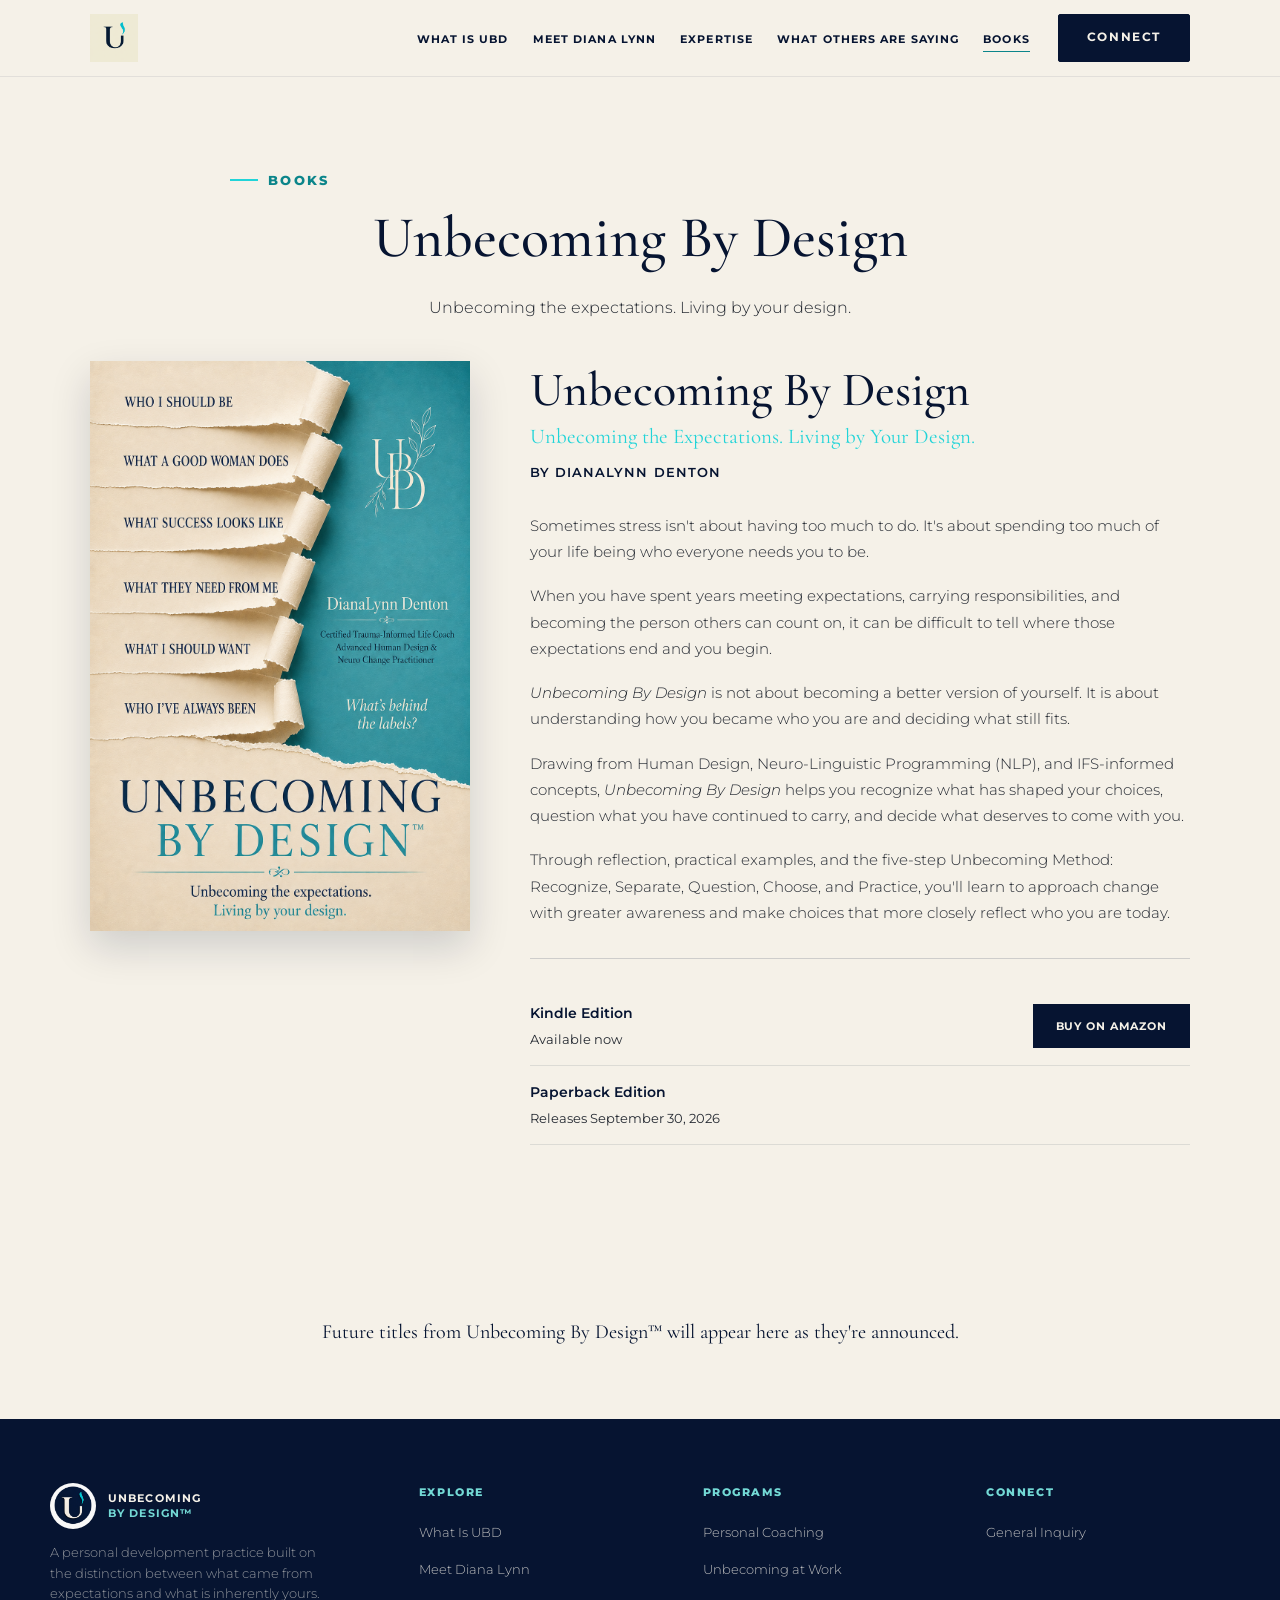
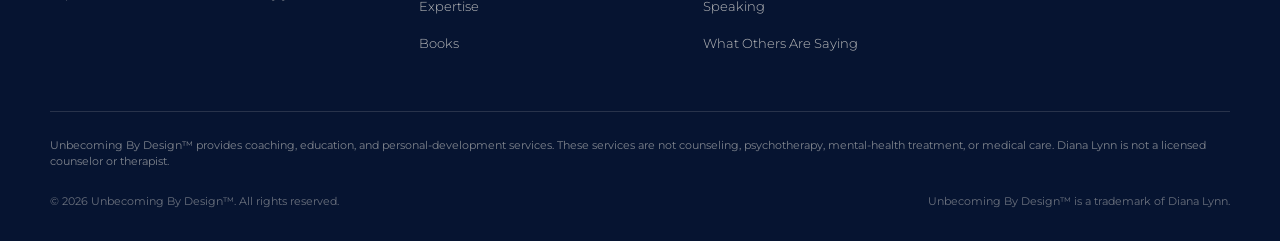
==== books.html @ a452aacf "Update books.html" ====
<!DOCTYPE html>
<html lang="en">
<head>
<meta charset="UTF-8">
<meta name="viewport" content="width=device-width, initial-scale=1.0">

<title>Unbecoming By Design Book | DianaLynn Denton</title>
<meta name="description" content="Unbecoming By Design by DianaLynn Denton explores how expectations, conditioning, beliefs, and patterns shape our lives and how to decide what still fits. Available now on Kindle.">

<link rel="preconnect" href="https://fonts.googleapis.com">
<link rel="preconnect" href="https://fonts.gstatic.com" crossorigin>
<link href="https://fonts.googleapis.com/css2?family=Montserrat:ital,wght@0,200;0,300;0,400;0,500;0,600;0,700;0,800;1,300;1,400&family=Cormorant+Garamond:ital,wght@0,300;0,400;0,500;0,600;1,400&display=swap" rel="stylesheet">

<link rel="icon" type="image/png" href="assets/UBDFAVICON02.png">
<link rel="stylesheet" href="assets/styles.css">

<style>

  .book-feature{
    max-width:var(--max);
    margin:0 auto;
    padding:0 40px 80px;
    display:grid;
    grid-template-columns:minmax(280px, 380px) 1fr;
    gap:60px;
    align-items:start;
  }

  .book-cover-wrap{
    width:100%;
    max-width:380px;
    margin:0 auto;
  }

  .book-cover{
    display:block;
    width:100%;
    height:auto;
    box-shadow:0 16px 38px rgba(6,20,49,0.16);
  }

  .book-details{
    padding-top:4px;
  }

  .book-details h2{
    font-family:var(--serif);
    color:var(--navy);
    font-size:clamp(32px,4vw,48px);
    font-weight:500;
    line-height:1.05;
    margin:0 0 8px;
  }

  .book-subtitle{
    font-family:var(--serif);
    color:var(--aqua);
    font-size:21px;
    line-height:1.3;
    margin-bottom:10px;
  }

  .book-author{
    font-size:13px;
    font-weight:600;
    letter-spacing:0.08em;
    text-transform:uppercase;
    color:var(--navy);
    margin-bottom:30px;
  }

  .book-description p{
    font-size:15px;
    line-height:1.75;
    font-weight:300;
    color:var(--graphite);
    margin:0 0 18px;
  }

  .availability{
    margin-top:32px;
    padding-top:28px;
    border-top:1px solid rgba(6,20,49,0.16);
  }

  .format-row{
    display:flex;
    align-items:center;
    justify-content:space-between;
    gap:24px;
    padding:15px 0;
    border-bottom:1px solid rgba(6,20,49,0.10);
  }

  .format-info strong{
    display:block;
    color:var(--navy);
    font-size:14px;
    font-weight:600;
    margin-bottom:3px;
  }

  .format-info span{
    display:block;
    color:var(--graphite);
    font-size:12.5px;
    font-weight:400;
  }

  .amazon-button{
    display:inline-block;
    padding:12px 22px;
    border:1px solid var(--navy);
    background:var(--navy);
    color:var(--ivory);
    text-decoration:none;
    font-family:var(--sans);
    font-size:11px;
    font-weight:700;
    letter-spacing:0.08em;
    text-transform:uppercase;
    white-space:nowrap;
    transition:all 0.25s ease;
  }

  .amazon-button:hover{
    background:transparent;
    color:var(--navy);
  }

  .future-books{
    max-width:var(--max);
    margin:0 auto;
    padding:0 40px 70px;
    text-align:center;
  }

  .future-books p{
    font-family:var(--serif);
    font-size:20px;
    color:var(--navy);
    font-weight:400;
  }

  @media (max-width:800px){

    .book-feature{
      grid-template-columns:1fr;
      gap:38px;
    }

    .book-cover-wrap{
      max-width:320px;
    }

    .book-details{
      padding-top:0;
    }

  }

  @media (max-width:560px){

    .book-feature{
      padding:0 20px 60px;
    }

    .format-row{
      align-items:flex-start;
      flex-direction:column;
      gap:12px;
    }

    .amazon-button{
      width:100%;
      text-align:center;
    }

    .future-books{
      padding:0 20px 50px;
    }

  }

</style>
</head>

<body>

<header class="site">
  <div class="nav-inner">

    <a href="index.html" class="brandmark" aria-label="Unbecoming By Design home">
      <img src="assets/ULOGO05.png" alt="Unbecoming By Design™">
    </a>

    <nav class="primary" aria-label="Primary">
      <ul>
        <li><a href="whatisUBD.html" data-page="whatisUBD.html">What Is UBD</a></li>
        <li><a href="meetdianalynn.html" data-page="meetdianalynn.html">Meet Diana Lynn</a></li>
        <li><a href="expertise.html" data-page="expertise.html">Expertise</a></li>
        <li><a href="whatothersaresaying.html" data-page="whatothersaresaying.html">What Others Are Saying</a></li>
        <li><a href="books.html" data-page="books.html">Books</a></li>
      </ul>

      <a href="connect.html?type=General" class="btn-connect">Connect</a>
    </nav>

    <button class="menu-toggle" aria-label="Open menu">
      <span></span>
      <span></span>
      <span></span>
    </button>

  </div>
</header>


<main>

  <section class="page-hero" style="padding-bottom:40px;">

    <span class="eyebrow">Books</span>

    <h1 class="reveal">
      Unbecoming By Design
    </h1>

    <p class="lede reveal">
      Unbecoming the expectations. Living by your design.
    </p>

  </section>


  <section style="padding-top:0;">

    <div class="book-feature reveal">


      <div class="book-cover-wrap">

        <img
          src="assets/UBD-Book-Cover.png"
          alt="Cover of Unbecoming By Design by DianaLynn Denton"
          class="book-cover"
        >

      </div>


      <div class="book-details">

        <h2>
          Unbecoming By Design
        </h2>

        <div class="book-subtitle">
          Unbecoming the Expectations. Living by Your Design.
        </div>

        <div class="book-author">
          By DianaLynn Denton
        </div>


        <div class="book-description">

          <p>
            Sometimes stress isn't about having too much to do. It's about spending too much of your life being who everyone needs you to be.
          </p>

          <p>
            When you have spent years meeting expectations, carrying responsibilities, and becoming the person others can count on, it can be difficult to tell where those expectations end and you begin.
          </p>

          <p>
            <em>Unbecoming By Design</em> is not about becoming a better version of yourself. It is about understanding how you became who you are and deciding what still fits.
          </p>

          <p>
            Drawing from Human Design, Neuro-Linguistic Programming (NLP), and IFS-informed concepts, <em>Unbecoming By Design</em> helps you recognize what has shaped your choices, question what you have continued to carry, and decide what deserves to come with you.
          </p>

          <p>
            Through reflection, practical examples, and the five-step Unbecoming Method: Recognize, Separate, Question, Choose, and Practice, you'll learn to approach change with greater awareness and make choices that more closely reflect who you are today.
          </p>

        </div>


        <div class="availability">

          <div class="format-row">

            <div class="format-info">
              <strong>Kindle Edition</strong>
              <span>Available now</span>
            </div>

            <a
              href="https://www.amazon.com/dp/B0HKTF5S82"
              target="_blank"
              rel="noopener noreferrer"
              class="amazon-button"
            >
              Buy on Amazon
            </a>

          </div>


          <div class="format-row">

            <div class="format-info">
              <strong>Paperback Edition</strong>
              <span>Releases September 30, 2026</span>
            </div>

          </div>

        </div>

      </div>

    </div>

  </section>


  <section class="future-books">

    <p>
      Future titles from Unbecoming By Design™ will appear here as they're announced.
    </p>

  </section>

</main>


<footer class="site">

  <div class="footer-inner">

    <div>

      <div class="footer-brand-mark">

        <img src="assets/UBDFAVICON02.png" alt="">

        <span class="type">
          UNBECOMING<br>
          <span class="accent">BY DESIGN™</span>
        </span>

      </div>

      <p class="footer-tagline">
        A personal development practice built on the distinction between what came from expectations and what is inherently yours.
      </p>

    </div>


    <div class="footer-col">

      <h4>Explore</h4>

      <ul>
        <li><a href="whatisUBD.html">What Is UBD</a></li>
        <li><a href="meetdianalynn.html">Meet Diana Lynn</a></li>
        <li><a href="expertise.html">Expertise</a></li>
        <li><a href="books.html">Books</a></li>
      </ul>

    </div>


    <div class="footer-col">

      <h4>Programs</h4>

      <ul>
        <li>
          <a href="connect.html?type=Personal&interest=03%20-%20Unbecome%20with%20Personal%20Coaching">
            Personal Coaching
          </a>
        </li>

        <li>
          <a href="unbecomingatwork.html">
            Unbecoming at Work
          </a>
        </li>

        <li>
          <a href="connect.html?type=Speaking&interest=Unbecoming%20Speaking%20Engagements">
            Speaking
          </a>
        </li>

        <li>
          <a href="whatothersaresaying.html">
            What Others Are Saying
          </a>
        </li>
      </ul>

    </div>


    <div class="footer-col">

      <h4>Connect</h4>

      <ul>
        <li>
          <a href="connect.html?type=General">
            General Inquiry
          </a>
        </li>
      </ul>

    </div>

  </div>


  <div class="disclaimer">
    Unbecoming By Design™ provides coaching, education, and personal-development services. These services are not counseling, psychotherapy, mental-health treatment, or medical care. Diana Lynn is not a licensed counselor or therapist.
  </div>


  <div class="footer-bottom">

    <span>
      © 2026 Unbecoming By Design™. All rights reserved.
    </span>

    <span>
      Unbecoming By Design™ is a trademark of Diana Lynn.
    </span>

  </div>

</footer>


<script src="assets/site.js"></script>

</body>
</html>
---- assets/styles.css ----
:root{
  --ivory:#F5F1E8;
  --navy:#061431;
  --aqua:#21D4D8;
  --aqua-soft:#73D9D5;
  --aqua-text:#0B858A;
  --purple:#FF06FE;
  --graphite:#262B33;
  --white:#FFFFFF;
  --sans:'Montserrat',sans-serif;
  --serif:'Cormorant Garamond',Georgia,serif;
  --max:1180px;
}
*{box-sizing:border-box;margin:0;padding:0}
html{scroll-behavior:smooth}
body{background:var(--ivory);color:var(--navy);font-family:var(--sans);font-weight:400;line-height:1.7;-webkit-font-smoothing:antialiased;overflow-x:hidden}
a{color:inherit;text-decoration:none}
ul{list-style:none}
img{max-width:100%;display:block}
button,input,select,textarea{font:inherit}
::selection{background:var(--aqua);color:var(--navy)}
a:focus-visible,button:focus-visible,input:focus-visible,select:focus-visible,textarea:focus-visible{outline:2px solid var(--aqua);outline-offset:3px}

/* Header */
header.site{position:sticky;top:0;z-index:100;background:rgba(245,241,232,.94);backdrop-filter:blur(10px);border-bottom:1px solid rgba(6,20,49,.08)}
.nav-inner{max-width:var(--max);margin:0 auto;padding:14px 40px;display:flex;align-items:center;justify-content:space-between;gap:26px}
.brandmark{display:inline-flex;align-items:center;flex:0 0 auto}
.brandmark img{width:48px;height:48px;object-fit:contain}
.brandmark .type{font-size:10px;font-weight:700;letter-spacing:.12em;line-height:1.35;color:var(--navy)}
.brandmark .accent{color:var(--aqua-text)}
nav.primary{display:flex;align-items:center;gap:28px;margin-left:auto}
nav.primary ul{display:flex;align-items:center;gap:24px}
nav.primary ul a{font-size:11px;font-weight:700;letter-spacing:.1em;text-transform:uppercase;position:relative;padding:6px 0;color:var(--navy)}
nav.primary ul a::after{content:'';position:absolute;left:0;bottom:0;width:0;height:1px;background:var(--aqua-text);transition:width .25s ease}
nav.primary ul a:hover::after,nav.primary ul a.active::after{width:100%}
.btn-connect,.submit-btn{display:inline-flex;align-items:center;justify-content:center;text-align:center;background:var(--navy);color:var(--ivory);border:1px solid var(--navy);font-size:11.5px;font-weight:700;letter-spacing:.14em;text-transform:uppercase;padding:13px 28px;min-height:46px;border-radius:2px;white-space:nowrap;transition:background .25s ease,color .25s ease,border-color .25s ease}
.btn-connect:hover,.submit-btn:hover{background:var(--ivory);color:var(--navy)}
.menu-toggle{display:none;flex-direction:column;gap:5px;background:none;border:0;cursor:pointer;padding:8px}
.menu-toggle span{width:24px;height:1px;background:var(--navy)}

/* Shared page structure */
main{min-height:60vh}
section{padding:90px 40px}
.page-hero{max-width:900px;margin:0 auto;padding:92px 40px 64px;text-align:center}
.page-hero h1{font-family:var(--serif);font-size:clamp(34px,5vw,58px);font-weight:500;line-height:1.15;color:var(--navy);margin-top:14px}
.lede{max-width:680px;margin:22px auto 0;font-size:16px;font-weight:300;color:var(--graphite)}
.eyebrow{display:flex;align-items:center;gap:10px;font-family:var(--sans);font-size:13px;font-weight:800;letter-spacing:.18em;text-transform:uppercase;color:var(--aqua-text)}
.eyebrow::before{content:'';display:inline-block;width:28px;height:2px;background:var(--aqua)}
.section-head{max-width:720px;margin:0 auto 54px;text-align:center}
.section-head .eyebrow{justify-content:center;margin-bottom:14px}
.section-head h2{font-family:var(--serif);font-size:clamp(30px,4vw,44px);font-weight:600;line-height:1.2;color:var(--navy);margin-bottom:14px}
.section-head p{font-size:15px;font-weight:300;color:var(--graphite)}
.pull-quote{max-width:780px;margin:0 auto;padding:30px 36px;border-left:2px solid var(--aqua);font-family:var(--serif);font-size:clamp(24px,3vw,34px);font-style:italic;line-height:1.4;color:var(--navy);text-align:center}
.pull-quote .mark{color:var(--aqua-text);font-weight:600}
.btn-outline-navy,.btn-outline{display:inline-flex;align-items:center;justify-content:center;text-align:center;border:1px solid var(--navy);color:var(--navy);background:transparent;font-size:11.5px;font-weight:700;letter-spacing:.13em;text-transform:uppercase;padding:14px 30px;border-radius:2px;transition:background .25s ease,color .25s ease,border-color .25s ease}
.btn-outline-navy:hover{background:var(--navy);color:var(--ivory)}
.btn-outline{border-color:var(--aqua);color:var(--ivory)}
.btn-outline:hover{background:var(--aqua);color:var(--navy)}
.reveal{opacity:0;transform:translateY(16px);transition:opacity .7s ease,transform .7s ease}
.reveal.in-view{opacity:1;transform:none}

/* Footer */
footer.site{background:var(--navy);color:rgba(245,241,232,.76);padding:64px 40px 30px}
.footer-inner{max-width:var(--max);margin:0 auto;display:grid;grid-template-columns:1.35fr 1fr 1fr 1fr;gap:40px;padding-bottom:44px;border-bottom:1px solid rgba(245,241,232,.14)}
.footer-brand-mark{display:flex;align-items:center;gap:12px;color:var(--ivory);font-size:11px;font-weight:700;letter-spacing:.1em;line-height:1.35}
.footer-brand-mark img{width:46px;height:46px;object-fit:contain;border-radius:50%}
.footer-brand-mark .accent{color:var(--aqua-soft)}
.footer-tagline{margin-top:14px;max-width:280px;font-size:12.5px;font-weight:300;color:rgba(245,241,232,.58);line-height:1.65}
.footer-col h4{font-size:11px;font-weight:800;letter-spacing:.14em;text-transform:uppercase;color:var(--aqua-soft);margin-bottom:16px}
.footer-col li{margin-bottom:10px}
.footer-col a{font-size:13px;font-weight:300;color:rgba(245,241,232,.76)}
.footer-col a:hover{color:var(--aqua-soft)}
.disclaimer{max-width:var(--max);margin:26px auto 0;padding-top:0;font-size:10.5px;line-height:1.6;color:rgba(245,241,232,.5)}
.footer-bottom{max-width:var(--max);margin:22px auto 0;display:flex;justify-content:space-between;gap:20px;flex-wrap:wrap;font-size:10.5px;color:rgba(245,241,232,.42)}

/* Mobile */
@media (max-width:980px){
  .nav-inner{padding:12px 24px}
  .brandmark img{width:44px;height:44px}
  nav.primary ul{display:none}
  .menu-toggle{display:flex}
  nav.primary{gap:12px}
  .footer-inner{grid-template-columns:1fr 1fr}
}
@media (max-width:700px){
  section{padding:62px 20px}
  .nav-inner{padding:10px 16px;gap:10px}
  .brandmark img{width:40px;height:40px}
  nav.primary{gap:8px}
  nav.primary>.btn-connect{padding:10px 14px;min-height:40px;font-size:10px;letter-spacing:.1em}
  .menu-toggle{padding:7px}
  .menu-toggle span{width:22px}
  .page-hero{padding:62px 20px 40px}
  .page-hero h1{font-size:clamp(30px,10vw,42px)}
  .lede{font-size:15px}
  .section-head{margin-bottom:38px}
  .section-head h2{font-size:clamp(28px,9vw,38px)}
  .pull-quote{padding:24px 18px;font-size:clamp(22px,7vw,29px)}
  .footer-inner{grid-template-columns:1fr;gap:28px}
  footer.site{padding:52px 20px 26px}
  .footer-bottom{flex-direction:column}
  .eyebrow{font-size:11.5px;letter-spacing:.12em}
  .btn-connect,.btn-outline-navy,.btn-outline,.submit-btn{min-height:44px}
}
@media (max-width:420px){
  nav.primary>.btn-connect{display:none}
  .page-hero h1{font-size:30px}
}
@media (prefers-reduced-motion:reduce){*{scroll-behavior:auto!important;transition:none!important}.reveal{opacity:1;transform:none}}
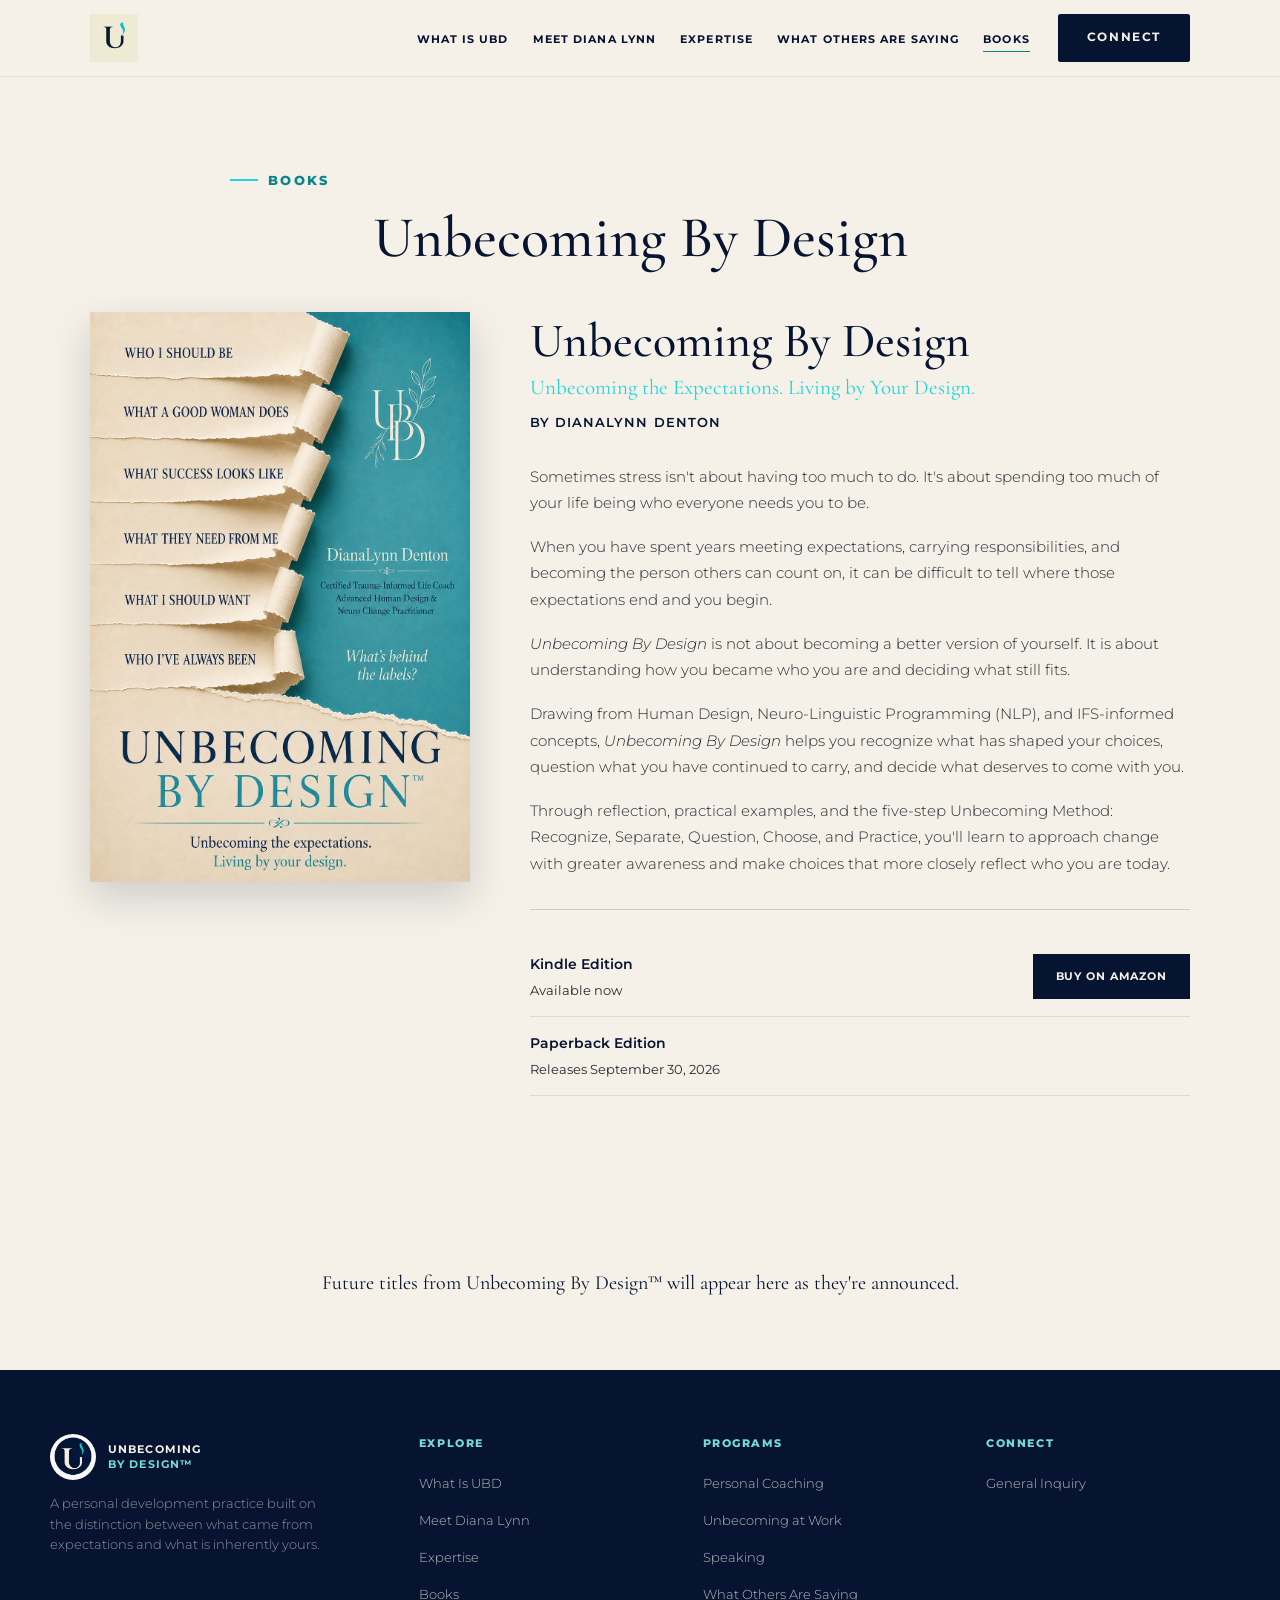
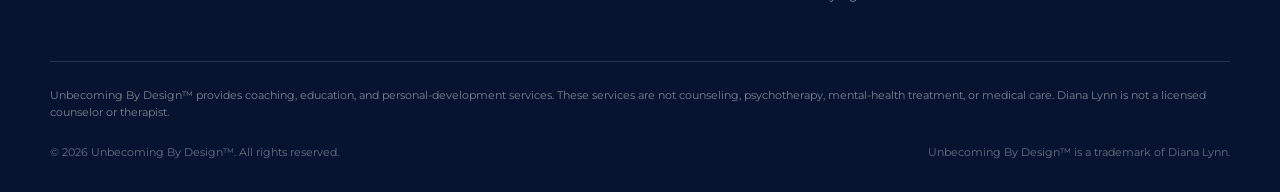
==== commit 6fd00678: "Update no hero tag books.html" ====
--- a/books.html
+++ b/books.html
@@ -226,9 +226,6 @@
       Unbecoming By Design
     </h1>
 
-    <p class="lede reveal">
-      Unbecoming the expectations. Living by your design.
-    </p>
 
   </section>
 
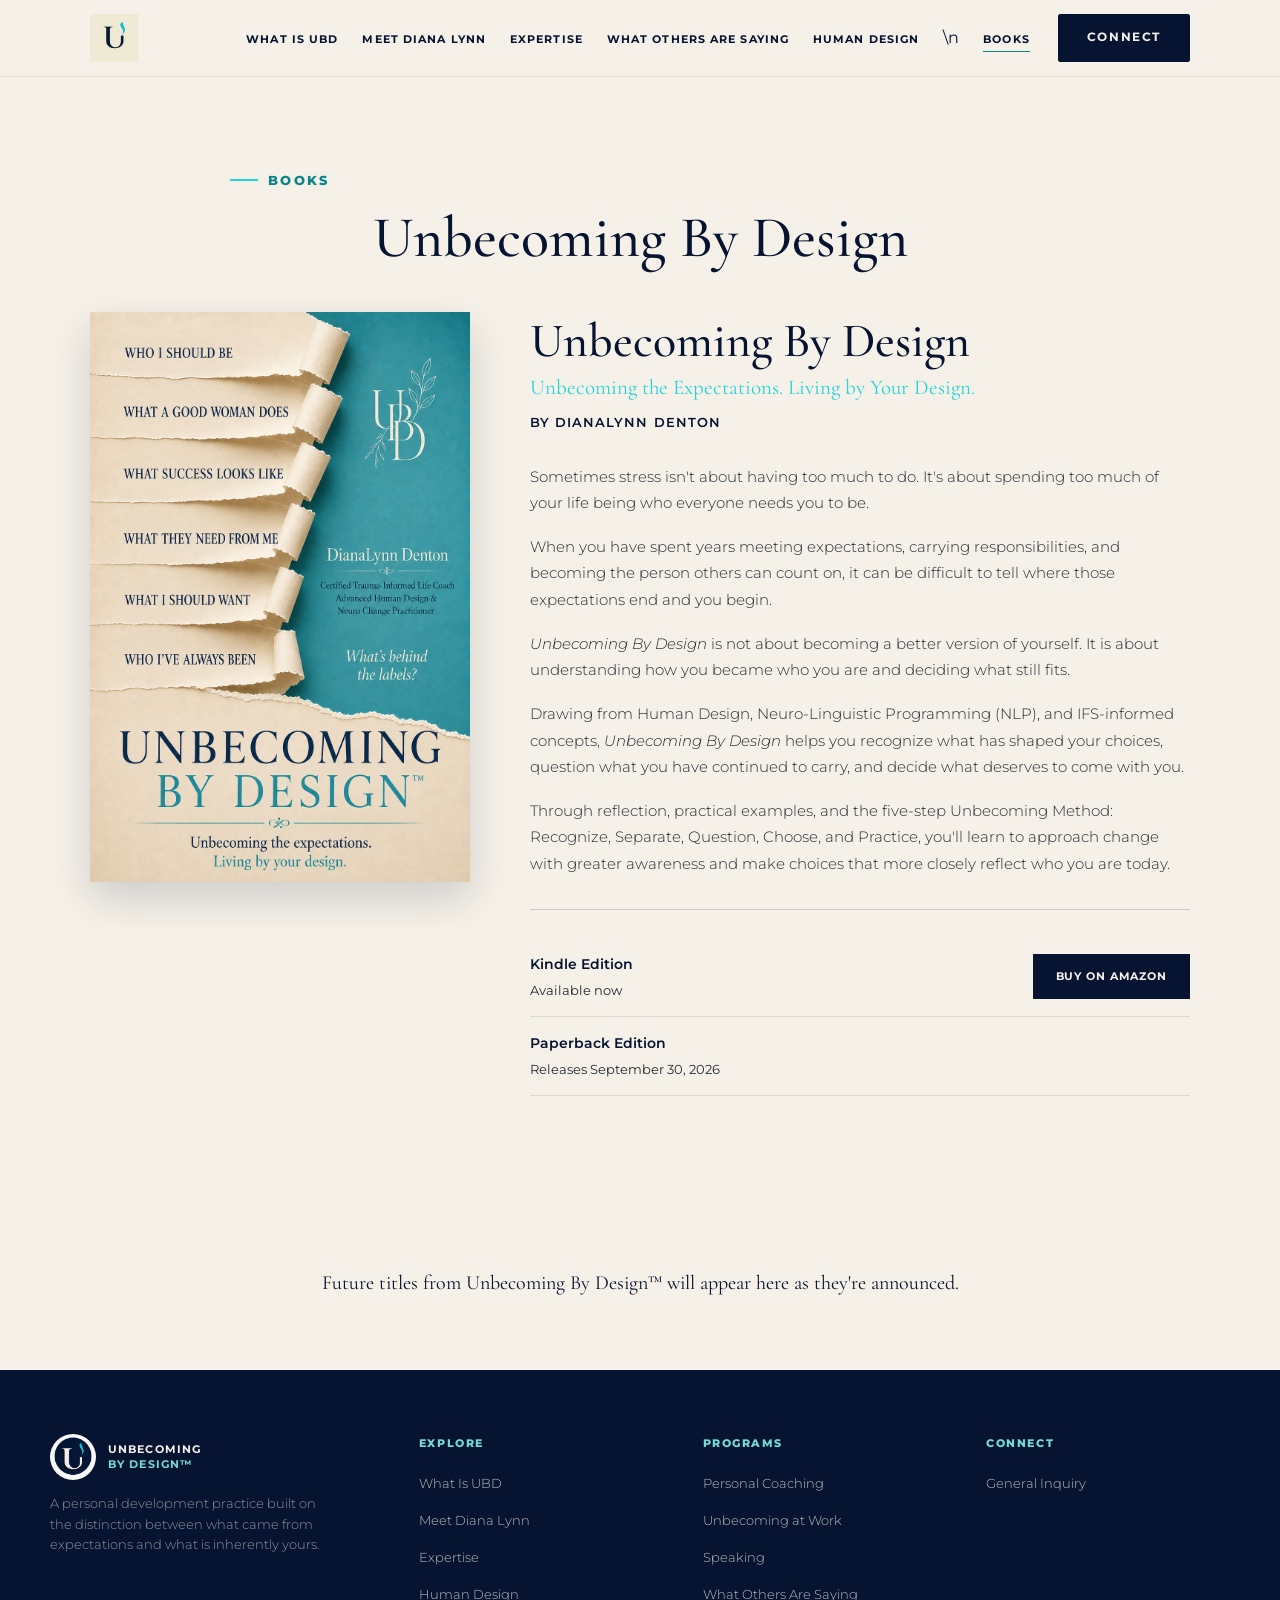
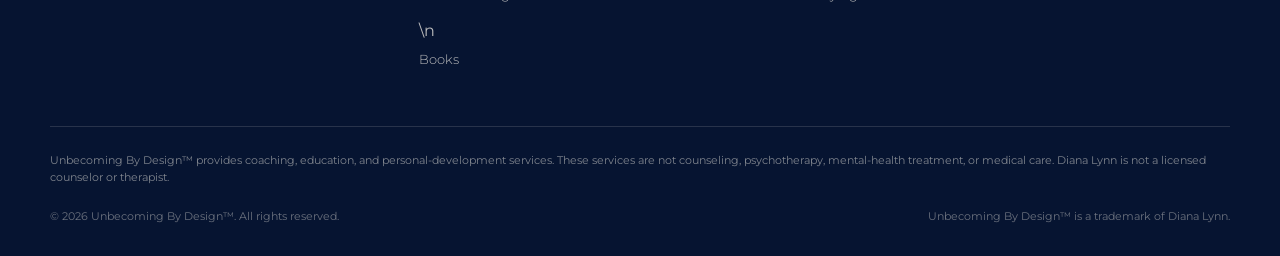
==== commit 285b2e25: "Move Human Design section and add navigation link" ====
--- a/books.html
+++ b/books.html
@@ -200,7 +200,7 @@
         <li><a href="meetdianalynn.html" data-page="meetdianalynn.html">Meet Diana Lynn</a></li>
         <li><a href="expertise.html" data-page="expertise.html">Expertise</a></li>
         <li><a href="whatothersaresaying.html" data-page="whatothersaresaying.html">What Others Are Saying</a></li>
-        <li><a href="books.html" data-page="books.html">Books</a></li>
+        <li><a href="humandesign.html" data-page="humandesign.html">Human Design</a></li>\n        <li><a href="books.html" data-page="books.html">Books</a></li>
       </ul>
 
       <a href="connect.html?type=General" class="btn-connect">Connect</a>
@@ -368,7 +368,7 @@
         <li><a href="whatisUBD.html">What Is UBD</a></li>
         <li><a href="meetdianalynn.html">Meet Diana Lynn</a></li>
         <li><a href="expertise.html">Expertise</a></li>
-        <li><a href="books.html">Books</a></li>
+        <li><a href="humandesign.html" data-page="humandesign.html">Human Design</a></li>\n        <li><a href="books.html">Books</a></li>
       </ul>
 
     </div>
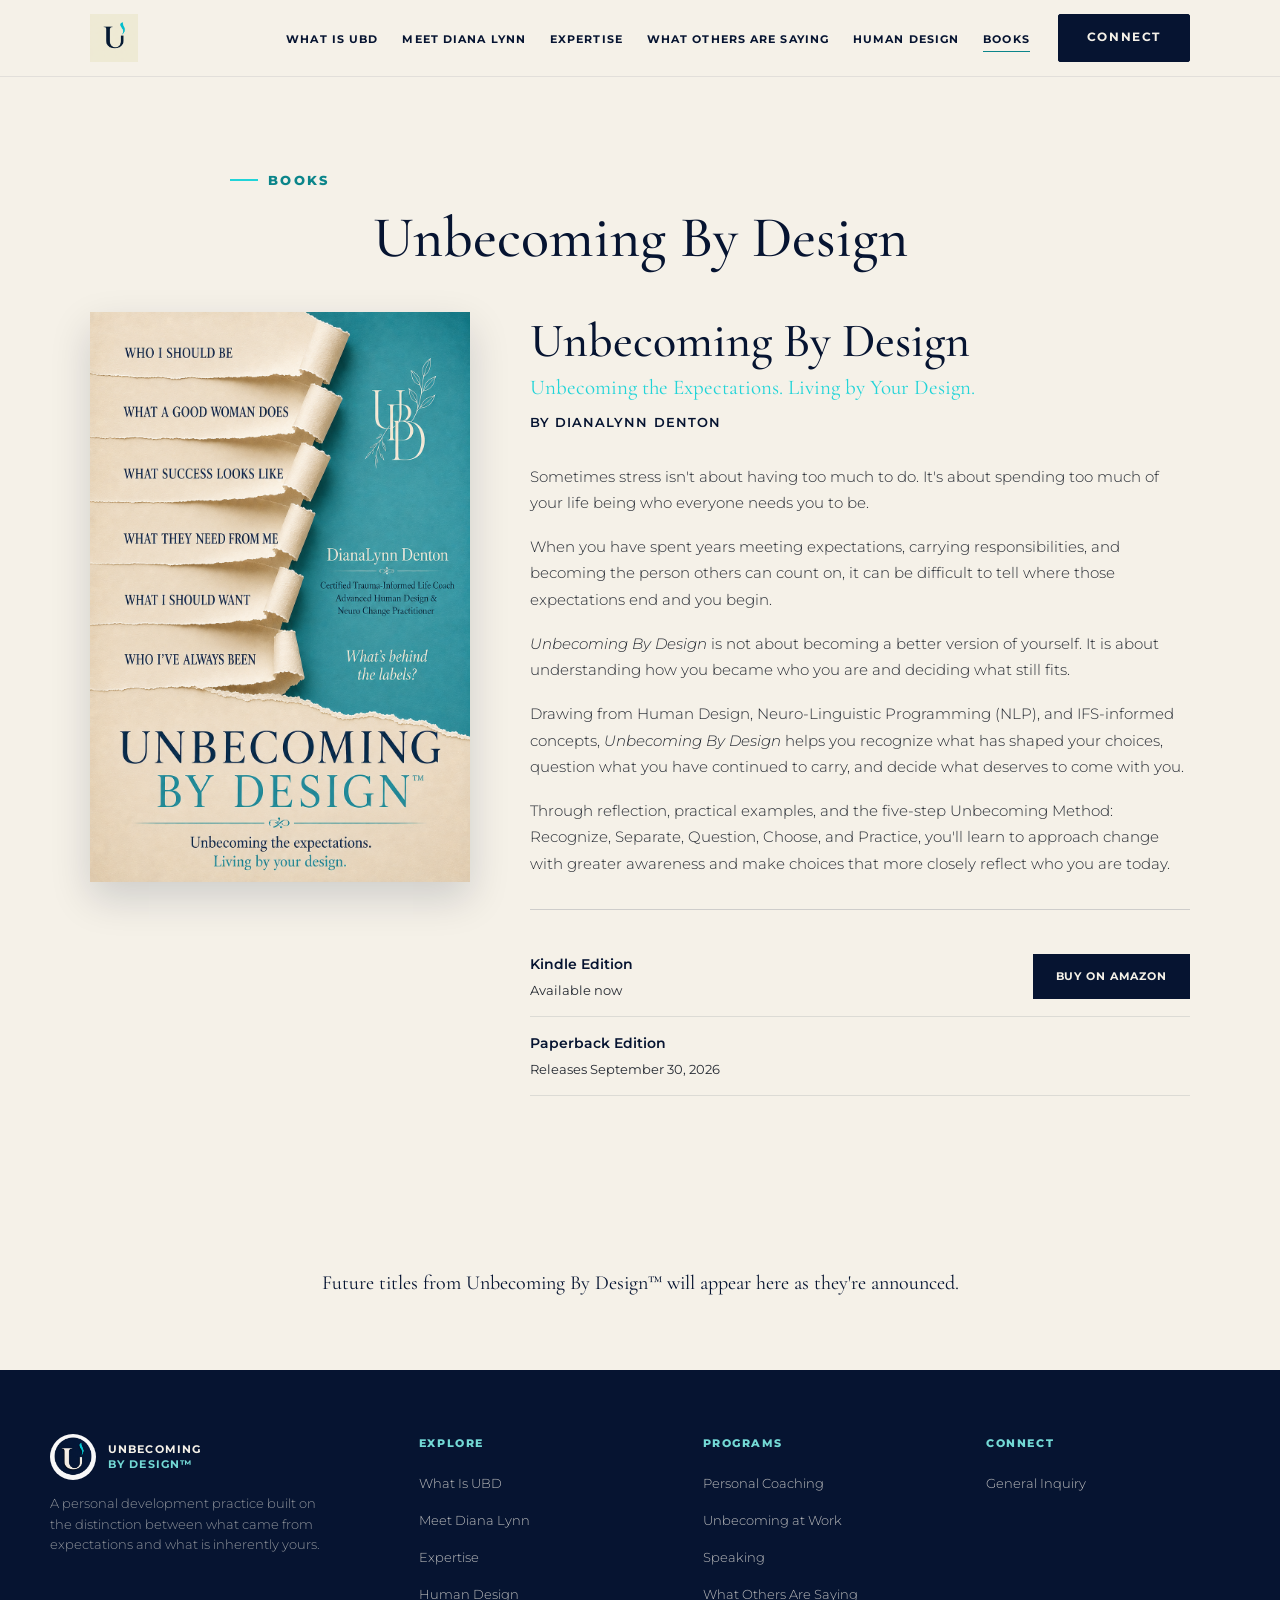
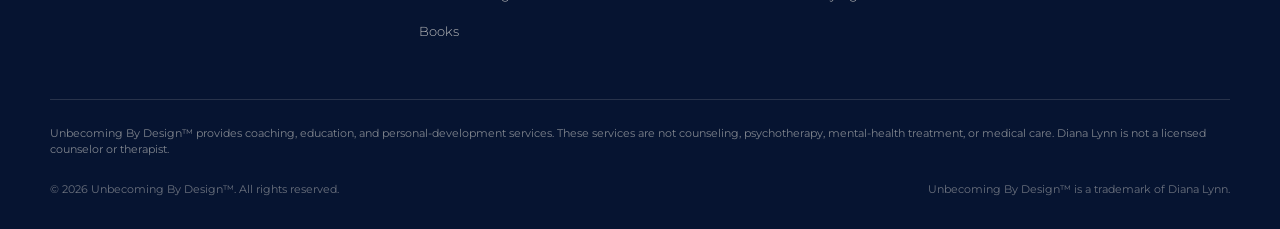
==== commit 9ab5b0dd: "Fix Human Design navigation and homepage spacing" ====
--- a/books.html
+++ b/books.html
@@ -200,7 +200,8 @@
         <li><a href="meetdianalynn.html" data-page="meetdianalynn.html">Meet Diana Lynn</a></li>
         <li><a href="expertise.html" data-page="expertise.html">Expertise</a></li>
         <li><a href="whatothersaresaying.html" data-page="whatothersaresaying.html">What Others Are Saying</a></li>
-        <li><a href="humandesign.html" data-page="humandesign.html">Human Design</a></li>\n        <li><a href="books.html" data-page="books.html">Books</a></li>
+        <li><a href="humandesign.html" data-page="humandesign.html">Human Design</a></li>
+        <li><a href="books.html" data-page="books.html">Books</a></li>
       </ul>
 
       <a href="connect.html?type=General" class="btn-connect">Connect</a>
@@ -368,7 +369,8 @@
         <li><a href="whatisUBD.html">What Is UBD</a></li>
         <li><a href="meetdianalynn.html">Meet Diana Lynn</a></li>
         <li><a href="expertise.html">Expertise</a></li>
-        <li><a href="humandesign.html" data-page="humandesign.html">Human Design</a></li>\n        <li><a href="books.html">Books</a></li>
+        <li><a href="humandesign.html" data-page="humandesign.html">Human Design</a></li>
+        <li><a href="books.html">Books</a></li>
       </ul>
 
     </div>
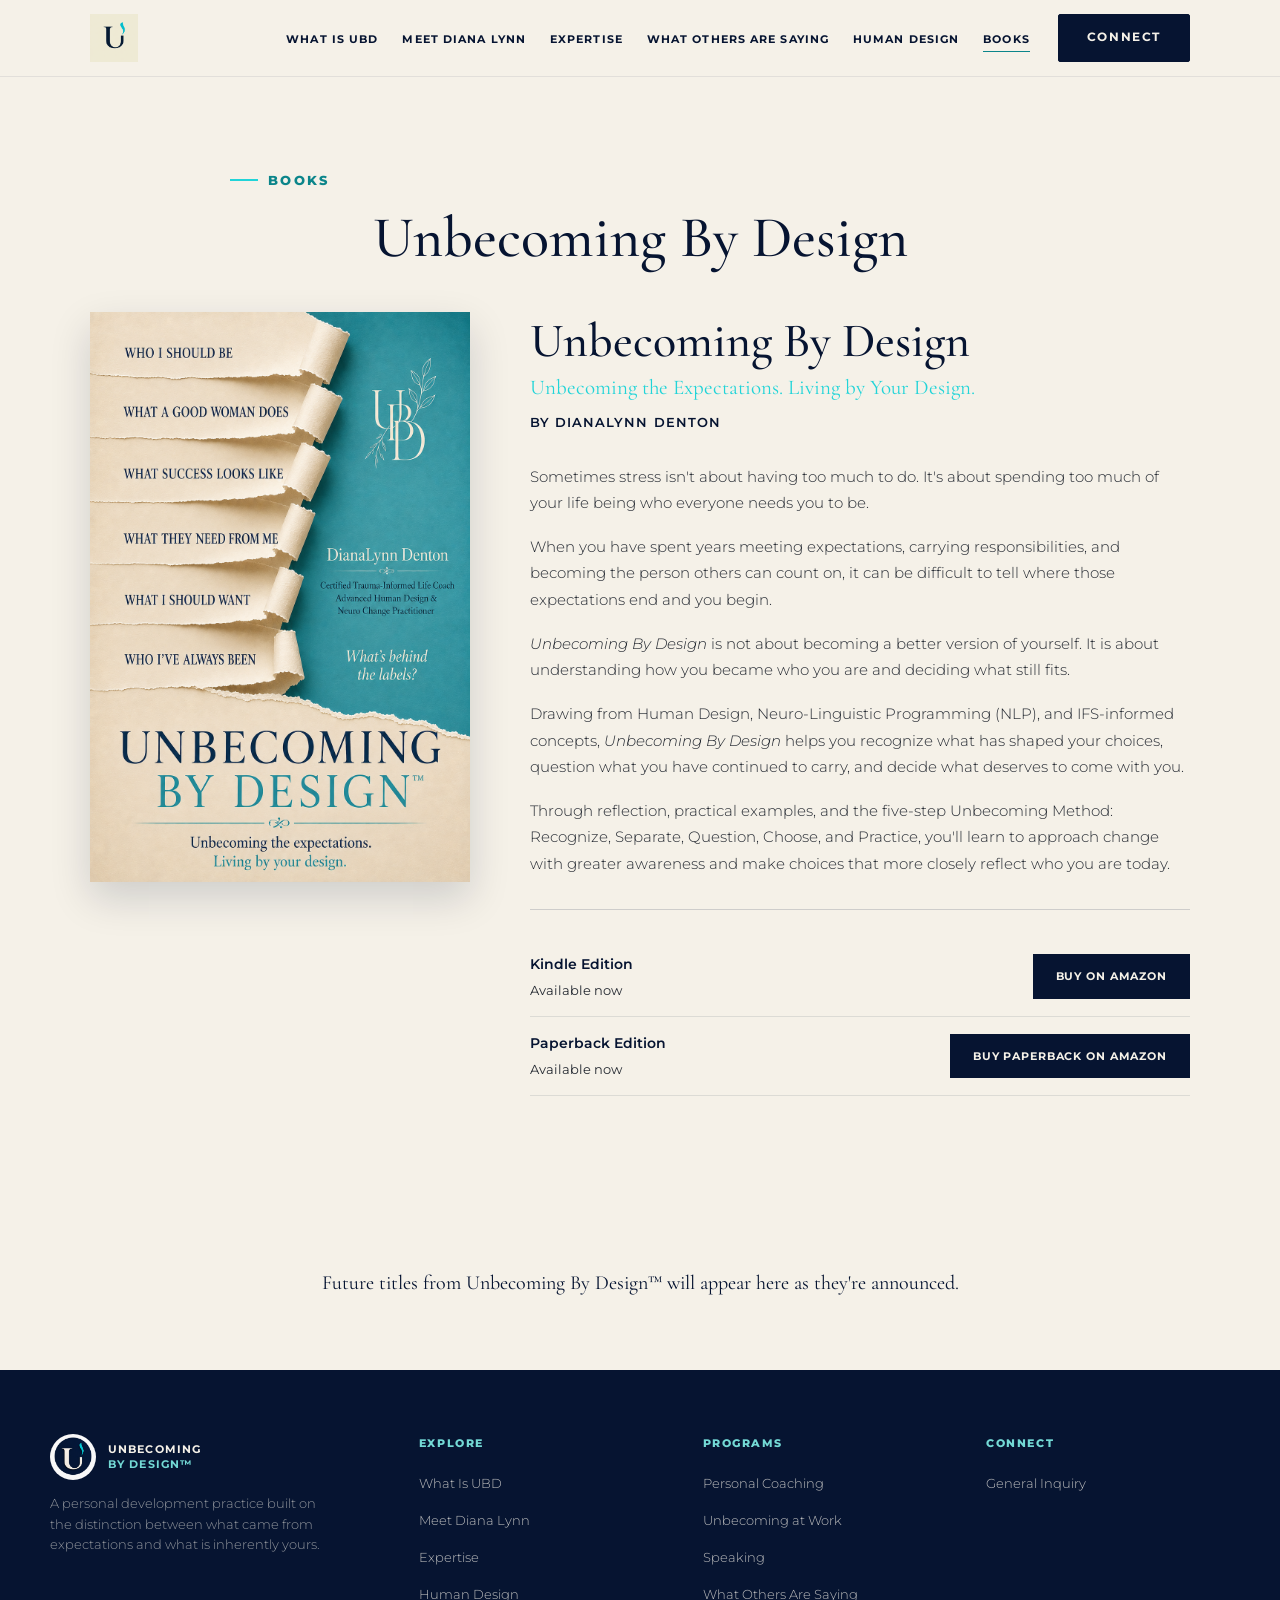
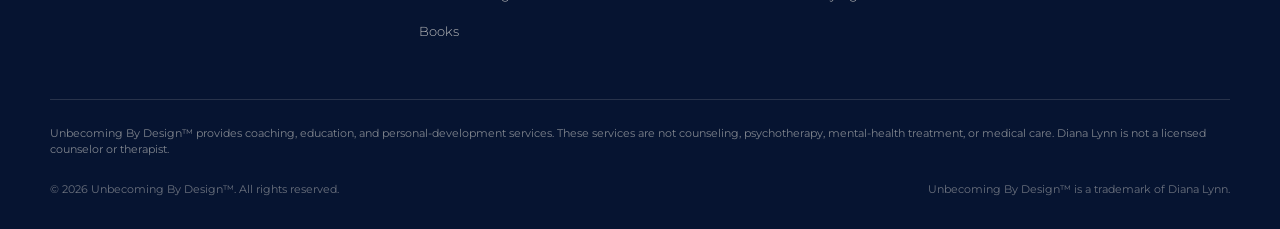
==== commit c9ae1898: "Add Amazon paperback purchase link" ====
--- a/books.html
+++ b/books.html
@@ -7,6 +7,14 @@
 <title>Unbecoming By Design Book | DianaLynn Denton</title>
 <meta name="description" content="Unbecoming By Design by DianaLynn Denton explores how expectations, conditioning, beliefs, and patterns shape our lives and how to decide what still fits. Available now on Kindle.">
 
+
+  <link rel="canonical" href="https://unbecomingbydesign.com/books.html">
+  <meta property="og:type" content="website">
+  <meta property="og:site_name" content="Unbecoming By Design">
+  <meta property="og:title" content="Unbecoming By Design Book | DianaLynn Denton">
+  <meta property="og:description" content="Unbecoming By Design by DianaLynn Denton explores how expectations, conditioning, beliefs, and patterns shape our lives and how to decide what still fits. Available now on Kindle.">
+  <meta property="og:url" content="https://unbecomingbydesign.com/books.html">
+  <meta name="twitter:card" content="summary">
 <link rel="preconnect" href="https://fonts.googleapis.com">
 <link rel="preconnect" href="https://fonts.gstatic.com" crossorigin>
 <link href="https://fonts.googleapis.com/css2?family=Montserrat:ital,wght@0,200;0,300;0,400;0,500;0,600;0,700;0,800;1,300;1,400&family=Cormorant+Garamond:ital,wght@0,300;0,400;0,500;0,600;1,400&display=swap" rel="stylesheet">
@@ -183,6 +191,33 @@
   }
 
 </style>
+  <script type="application/ld+json">
+{
+  "@context": "https://schema.org",
+  "@type": "Book",
+  "name": "Unbecoming By Design",
+  "author": {
+    "@type": "Person",
+    "name": "DianaLynn Denton",
+    "url": "https://unbecomingbydesign.com/meetdianalynn.html"
+  },
+  "url": "https://unbecomingbydesign.com/books.html",
+  "isbn": "",
+  "bookFormat": [
+    "https://schema.org/EBook",
+    "https://schema.org/Paperback"
+  ],
+  "description": "A practical, compassionate framework using Human Design, NLP, and IFS-informed concepts to help readers recognize conditioning, see patterns, and decide what still fits.",
+  "workExample": [
+    {
+      "@type": "Book",
+      "bookFormat": "https://schema.org/EBook",
+      "identifier": "ASIN B0HKTF5S82",
+      "url": "https://www.amazon.com/dp/B0HKTF5S82"
+    }
+  ]
+}
+  </script>
 </head>
 
 <body>
@@ -312,8 +347,17 @@
 
             <div class="format-info">
               <strong>Paperback Edition</strong>
-              <span>Releases September 30, 2026</span>
+              <span>Available now</span>
             </div>
+
+            <a
+              href="https://www.amazon.com/dp/B0HKY9F268?psc=1&amp;smid=ATVPDKIKX0DER&amp;ref_=chk_typ_imgToDp"
+              target="_blank"
+              rel="noopener noreferrer"
+              class="amazon-button"
+            >
+              Buy Paperback on Amazon
+            </a>
 
           </div>
 
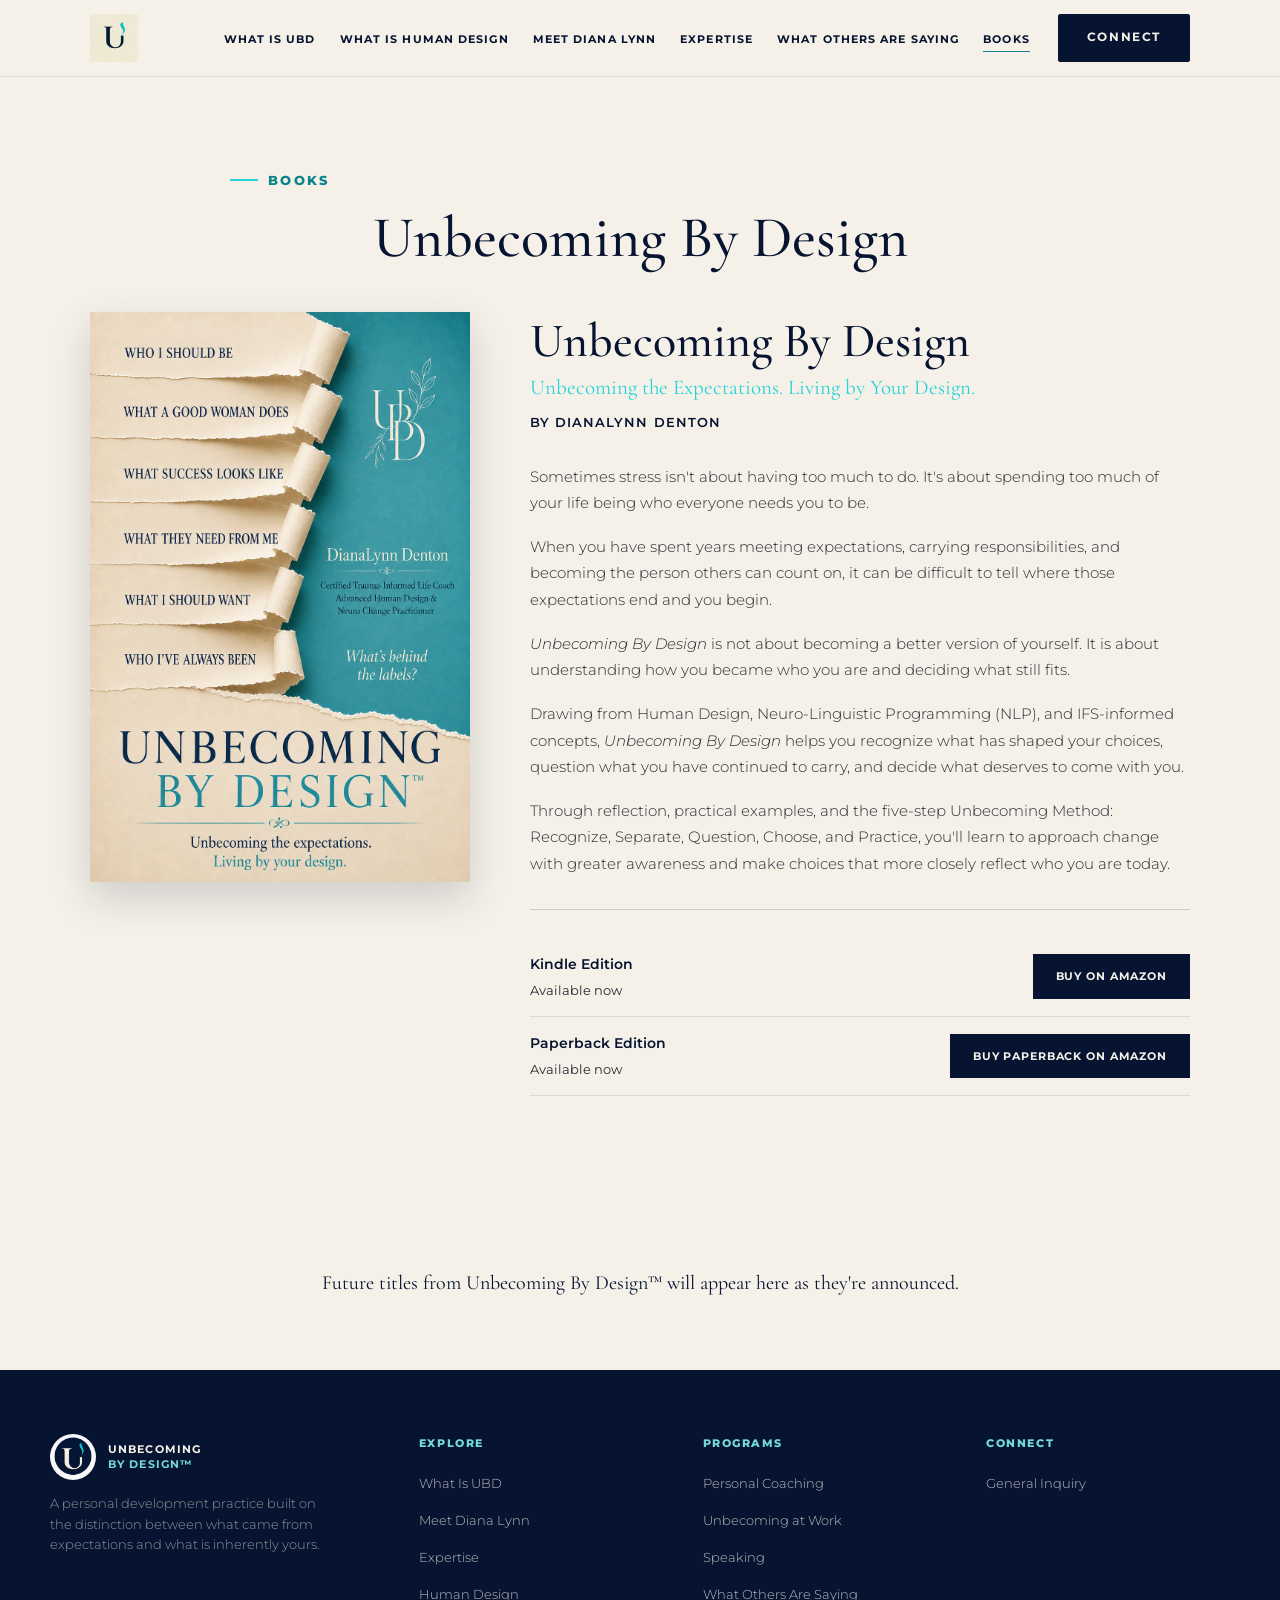
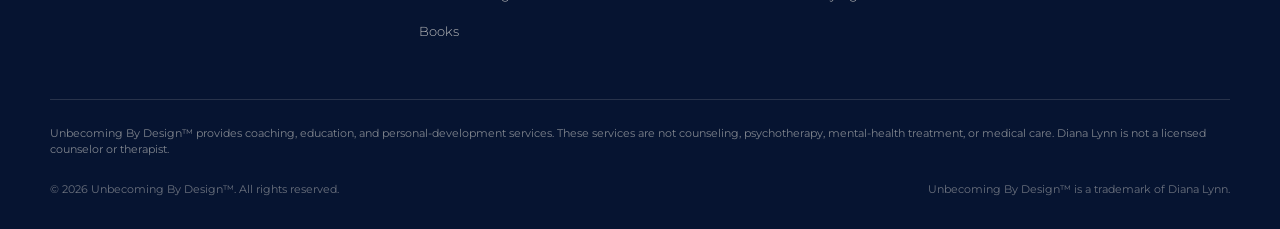
==== commit 7edce107: "Refresh UBD pathways and Human Design navigation" ====
--- a/books.html
+++ b/books.html
@@ -232,10 +232,11 @@
     <nav class="primary" aria-label="Primary">
       <ul>
         <li><a href="whatisUBD.html" data-page="whatisUBD.html">What Is UBD</a></li>
+        <li><a href="humandesign.html" data-page="humandesign.html">What Is Human Design</a></li>
         <li><a href="meetdianalynn.html" data-page="meetdianalynn.html">Meet Diana Lynn</a></li>
         <li><a href="expertise.html" data-page="expertise.html">Expertise</a></li>
         <li><a href="whatothersaresaying.html" data-page="whatothersaresaying.html">What Others Are Saying</a></li>
-        <li><a href="humandesign.html" data-page="humandesign.html">Human Design</a></li>
+        
         <li><a href="books.html" data-page="books.html">Books</a></li>
       </ul>
 
